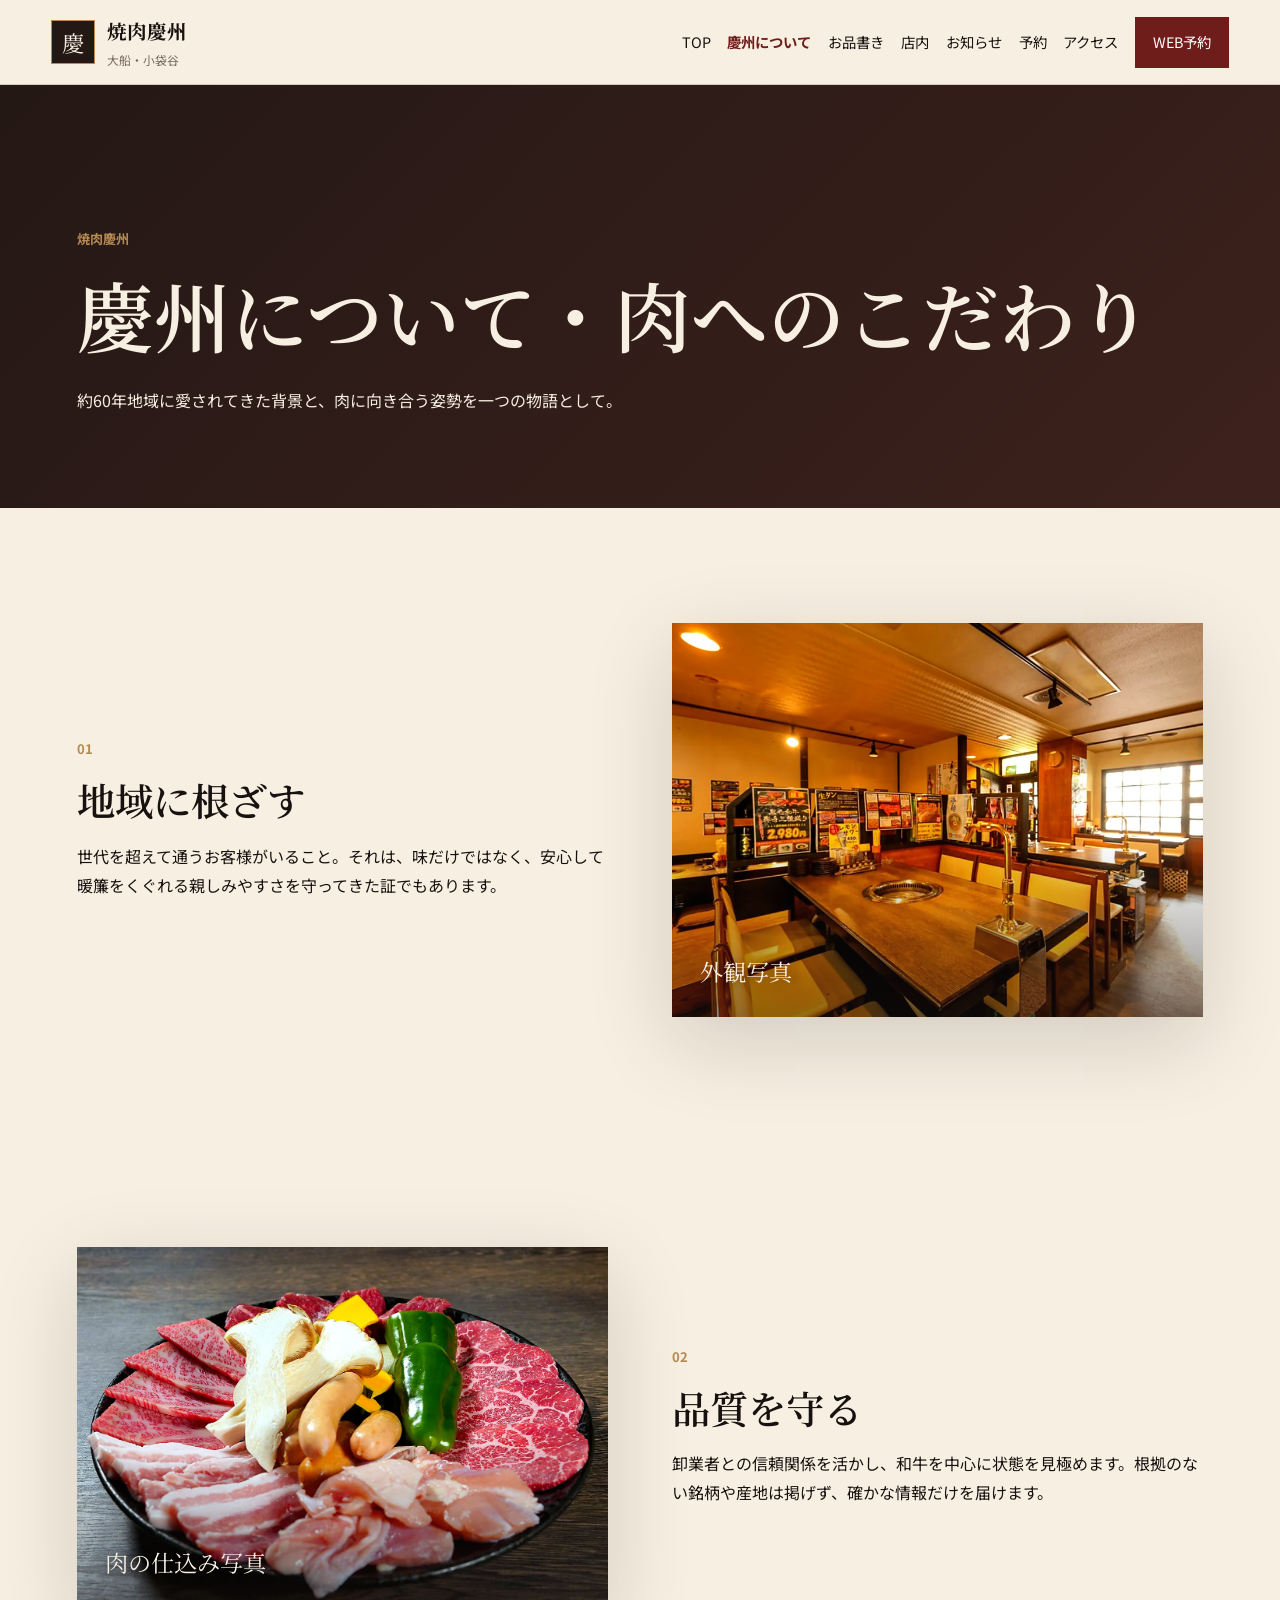
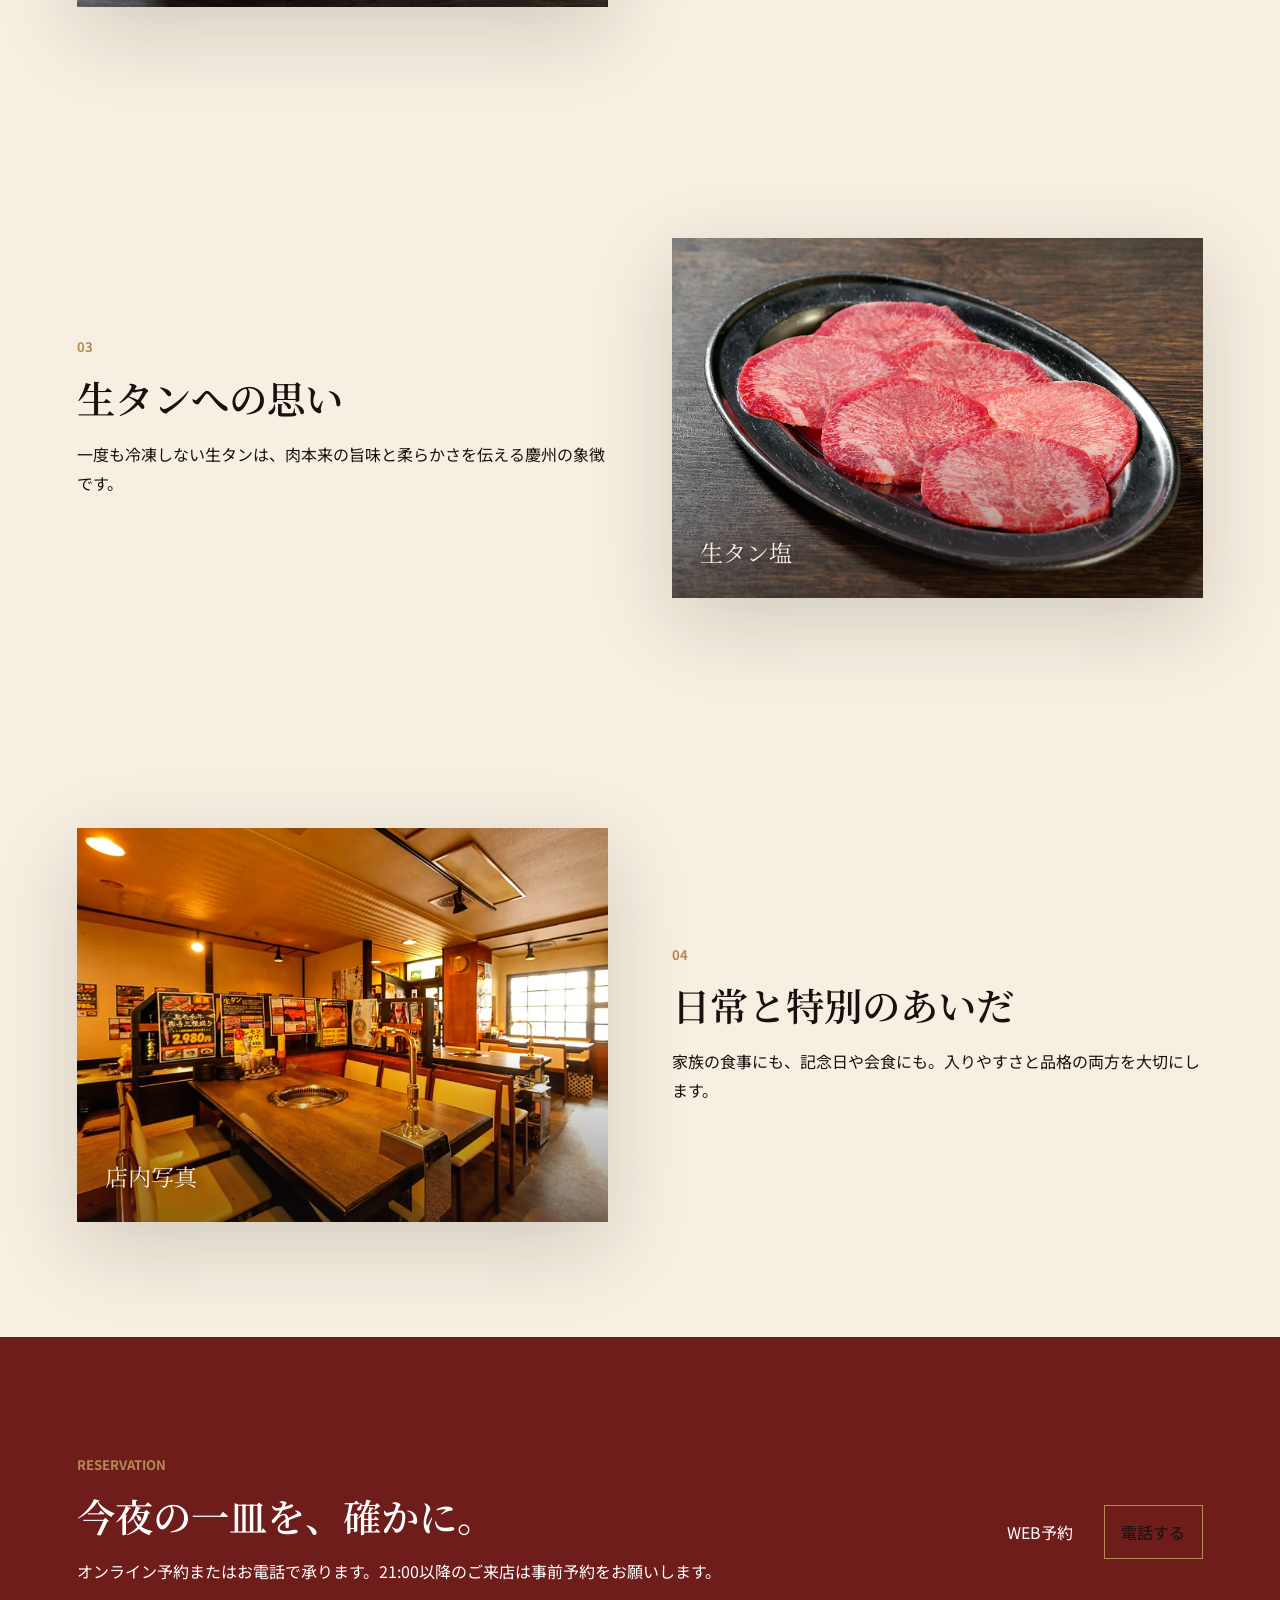
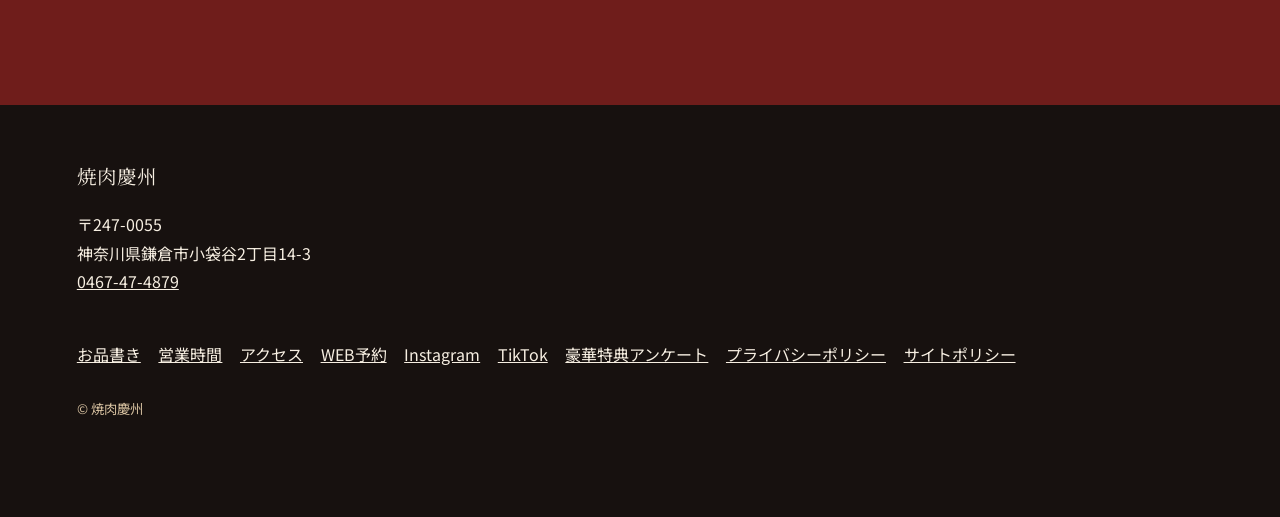
==== about/index.html @ 1712e1b5 "Initial Keishu brand site" ====
<!doctype html>
<html lang="ja">
<head>
<meta charset="utf-8">
<meta name="viewport" content="width=device-width, initial-scale=1, viewport-fit=cover">
<title>慶州について・肉へのこだわり｜焼肉慶州</title>
<meta name="description" content="約60年地域に愛されてきた焼肉慶州の姿勢、肉の見極め、仕入れ、品質と価格のバランスについて。">
<link rel="canonical" href="https://example.com/about/">
<meta property="og:type" content="website">
<meta property="og:title" content="慶州について・肉へのこだわり｜焼肉慶州">
<meta property="og:description" content="約60年地域に愛されてきた焼肉慶州の姿勢、肉の見極め、仕入れ、品質と価格のバランスについて。">
<meta property="og:image" content="/assets/ogp.svg">
<meta name="twitter:card" content="summary_large_image">
<link rel="icon" href="/assets/favicon.svg" type="image/svg+xml">
<link rel="apple-touch-icon" href="/assets/apple-touch-icon.svg">
<link rel="manifest" href="/manifest.webmanifest">
<link rel="preconnect" href="https://fonts.googleapis.com">
<link rel="preconnect" href="https://fonts.gstatic.com" crossorigin>
<link href="https://fonts.googleapis.com/css2?family=Noto+Sans+JP:wght@400;500;700&family=Noto+Serif+JP:wght@500;600;700&display=swap" rel="stylesheet">
<link rel="stylesheet" href="/assets/styles.css">
<script type="application/ld+json">{"@context":"https://schema.org","@type":"BreadcrumbList","itemListElement":[{"@type":"ListItem","position":1,"name":"TOP","item":"https://example.com/"},{"@type":"ListItem","position":2,"name":"慶州について・肉へのこだわり","item":"https://example.com/about/"}]}</script>
</head>
<body data-page="about">
<a class="skip-link" href="#main">本文へ移動</a>
<header class="site-header">
  <a class="brand" href="/"><span class="brand-mark">慶</span><span><strong>焼肉慶州</strong><small>大船・小袋谷</small></span></a>
  <nav class="desktop-nav" aria-label="主要ナビゲーション"><a href="/">TOP</a><a href="/about/" aria-current="page">慶州について</a><a href="/menu/">お品書き</a><a href="/space/">店内</a><a href="/news/">お知らせ</a><a href="/reservation/">予約</a><a href="/access/">アクセス</a><a class="nav-reserve" href="https://app.tablerequest.jp/shops/2c1fe4e0843c6ff3?rwg_token=AFd1xnGtr5i5IaG-dhALoyEuZQB2G1sKMqHwu0dbVAIJrFouCgKc_KUlvJDfpgURwGHbo14g0djIZqGF4w6MeLsTkP3F0ENHYA%3D%3D" target="_blank" rel="noopener">WEB予約</a></nav>
  <button class="menu-button" type="button" aria-controls="mobile-menu" aria-expanded="false"><span></span><span></span><span></span><span class="sr-only">メニュー</span></button>
</header>
<div class="mobile-panel" id="mobile-menu" aria-hidden="true">
  <button class="panel-close" type="button">閉じる</button>
  <nav aria-label="スマートフォンナビゲーション"><a href="/">TOP</a><a href="/about/" aria-current="page">慶州について</a><a href="/menu/">お品書き</a><a href="/space/">店内</a><a href="/news/">お知らせ</a><a href="/reservation/">予約</a><a href="/access/">アクセス</a><a href="/privacy/">ポリシー</a></nav>
</div>
<main id="main"><section class="page-header" data-animate><p class="eyebrow">焼肉慶州</p><h1>慶州について・肉へのこだわり</h1><p>約60年地域に愛されてきた背景と、肉に向き合う姿勢を一つの物語として。</p></section>
<section class="story " data-animate><div><p class="eyebrow">01</p><h2>地域に根ざす</h2><p>世代を超えて通うお客様がいること。それは、味だけではなく、安心して暖簾をくぐれる親しみやすさを守ってきた証でもあります。</p></div><figure class="photo-slot photo-frame meat1" data-animate><img src="/assets/images/table-server.webp" width="918" height="681" loading="lazy" alt="焼肉慶州の店内"><figcaption>外観写真</figcaption></figure></section><section class="story reverse" data-animate><div><p class="eyebrow">02</p><h2>品質を守る</h2><p>卸業者との信頼関係を活かし、和牛を中心に状態を見極めます。根拠のない銘柄や産地は掲げず、確かな情報だけを届けます。</p></div><figure class="photo-slot photo-frame warm" data-animate><img src="/assets/images/keishu-set.webp" width="1400" height="933" loading="lazy" alt="肉の盛り合わせ"><figcaption>肉の仕込み写真</figcaption></figure></section><section class="story " data-animate><div><p class="eyebrow">03</p><h2>生タンへの思い</h2><p>一度も冷凍しない生タンは、肉本来の旨味と柔らかさを伝える慶州の象徴です。</p></div><figure class="photo-slot photo-frame meat1" data-animate><img src="/assets/images/tanshio.webp" width="1400" height="933" loading="lazy" alt="生タン塩"><figcaption>生タン塩</figcaption></figure></section><section class="story reverse" data-animate><div><p class="eyebrow">04</p><h2>日常と特別のあいだ</h2><p>家族の食事にも、記念日や会食にも。入りやすさと品格の両方を大切にします。</p></div><figure class="photo-slot photo-frame warm" data-animate><img src="/assets/images/table-server.webp" width="918" height="681" loading="lazy" alt="焼肉慶州の店内"><figcaption>店内写真</figcaption></figure></section><section class="reservation-band" data-animate><div><p class="eyebrow">Reservation</p><h2>今夜の一皿を、確かに。</h2><p>オンライン予約またはお電話で承ります。21:00以降のご来店は事前予約をお願いします。</p></div><div class="cta-row"><a class="button primary" href="https://app.tablerequest.jp/shops/2c1fe4e0843c6ff3?rwg_token=AFd1xnGtr5i5IaG-dhALoyEuZQB2G1sKMqHwu0dbVAIJrFouCgKc_KUlvJDfpgURwGHbo14g0djIZqGF4w6MeLsTkP3F0ENHYA%3D%3D" target="_blank" rel="noopener">WEB予約</a><a class="button ghost" href="tel:0467474879">電話する</a></div></section></main>
<footer class="site-footer">
  <div><a class="footer-brand" href="/">焼肉慶州</a><p>〒247-0055<br>神奈川県鎌倉市小袋谷2丁目14-3<br><a href="tel:0467474879">0467-47-4879</a></p></div>
  <div class="footer-links"><a href="/menu/">お品書き</a><a href="/access/#hours">営業時間</a><a href="/access/">アクセス</a><a href="https://app.tablerequest.jp/shops/2c1fe4e0843c6ff3?rwg_token=AFd1xnGtr5i5IaG-dhALoyEuZQB2G1sKMqHwu0dbVAIJrFouCgKc_KUlvJDfpgURwGHbo14g0djIZqGF4w6MeLsTkP3F0ENHYA%3D%3D" target="_blank" rel="noopener">WEB予約</a><a href="https://www.instagram.com/keishu.ofuna/" target="_blank" rel="noopener">Instagram</a><a href="https://www.tiktok.com/@yaki29keishu" target="_blank" rel="noopener">TikTok</a><a href="https://www.kuchikomi-first.com/survey/01457e76-ad80-47a3-ad61-de7daa0e93a4" target="_blank" rel="noopener">豪華特典アンケート</a><a href="/privacy/#privacy">プライバシーポリシー</a><a href="/privacy/#sitepolicy">サイトポリシー</a></div>
  <small class="copy">© 焼肉慶州</small>
</footer>
<div class="mobile-cta" aria-label="予約導線"><a href="tel:0467474879">電話</a><a href="https://app.tablerequest.jp/shops/2c1fe4e0843c6ff3?rwg_token=AFd1xnGtr5i5IaG-dhALoyEuZQB2G1sKMqHwu0dbVAIJrFouCgKc_KUlvJDfpgURwGHbo14g0djIZqGF4w6MeLsTkP3F0ENHYA%3D%3D" target="_blank" rel="noopener">WEB予約</a></div>
<script src="/assets/site.js" defer></script>
</body>
</html>
---- assets/styles.css ----
:root{--ink:#17110f;--sumi:#241815;--paper:#f7efe2;--paper2:#efe4d2;--red:#6f1d1b;--bronze:#b58a54;--muted:#76675b;--line:rgba(69,38,28,.18);--shadow:0 24px 80px rgba(23,17,15,.16)}*{box-sizing:border-box}html{scroll-behavior:smooth;overflow-x:hidden}body{margin:0;background:var(--paper);color:var(--ink);font-family:"Noto Sans JP",system-ui,sans-serif;line-height:1.8;letter-spacing:0;padding-bottom:0;overflow-x:hidden}body.menu-open{overflow:hidden}a{color:inherit}img,iframe{max-width:100%}.sr-only{position:absolute;clip:rect(0 0 0 0);clip-path:inset(50%);width:1px;height:1px;overflow:hidden}.skip-link{position:fixed;left:1rem;top:-4rem;z-index:1000;background:var(--paper);padding:.7rem 1rem}.skip-link:focus{top:1rem}.site-header{position:sticky;top:0;z-index:100;background:rgba(247,239,226,.92);backdrop-filter:blur(18px);display:flex;align-items:center;justify-content:space-between;padding:14px clamp(18px,4vw,56px);border-bottom:1px solid var(--line)}.brand,.footer-brand{display:flex;gap:.75rem;align-items:center;text-decoration:none}.brand-mark{display:grid;place-items:center;width:44px;height:44px;border:1px solid var(--bronze);background:var(--sumi);color:var(--paper);font-family:"Noto Serif JP",serif;font-size:1.4rem;flex:0 0 auto}.brand strong,.footer-brand{font-family:"Noto Serif JP",serif;font-size:1.22rem}.brand small{display:block;color:var(--muted);font-size:.74rem}.desktop-nav{display:flex;align-items:center;gap:1.05rem;font-size:.9rem}.desktop-nav a{text-decoration:none}.desktop-nav [aria-current=page]{color:var(--red);font-weight:700}.nav-reserve,.button{display:inline-flex;align-items:center;justify-content:center;min-height:44px;padding:.72rem 1.05rem;text-decoration:none;border:1px solid var(--bronze);transition:transform .2s ease,background .2s ease,color .2s ease}.button:hover,.nav-reserve:hover{transform:translateY(-2px)}.primary,.nav-reserve{background:var(--red);color:#fff;border-color:var(--red)}.ghost{background:transparent;color:var(--ink)}.light{background:var(--paper);color:var(--ink);border-color:var(--paper)}.menu-button{display:none;background:none;border:0;width:46px;height:46px}.menu-button span:not(.sr-only){display:block;height:2px;background:var(--ink);margin:7px 6px}.mobile-panel{position:fixed;inset:0;z-index:200;background:var(--sumi);color:var(--paper);padding:28px;transform:translateX(100%);transition:transform .28s ease}.mobile-panel.open{transform:translateX(0)}.mobile-panel nav{display:grid;gap:1rem;margin-top:4rem}.mobile-panel a{font-family:"Noto Serif JP",serif;font-size:1.35rem;text-decoration:none}.panel-close{float:right;background:transparent;color:var(--paper);border:1px solid var(--bronze);padding:.7rem 1rem}.hero{min-height:calc(100svh - 74px);display:grid;grid-template-columns:1.08fr .92fr;align-items:center;background:var(--sumi);color:var(--paper);padding:clamp(28px,5vw,76px);gap:clamp(24px,5vw,70px)}.hero-copy{max-width:640px}.hero h1,.page-header h1,h2{font-family:"Noto Serif JP",serif;line-height:1.35;font-weight:600;line-break:strict;overflow-wrap:anywhere}h1{font-size:clamp(2.35rem,6vw,5.8rem);margin:.2rem 0 1.2rem}h2{font-size:clamp(1.65rem,3vw,3rem);margin:.25rem 0 1rem}h3{margin:0 0 .45rem}.eyebrow{color:var(--bronze);font-weight:700;text-transform:uppercase;font-size:.82rem}.cta-row{display:flex;flex-wrap:wrap;gap:.8rem;margin-top:1.4rem}.photo-slot{margin:0;min-height:360px;position:relative;overflow:hidden;background:radial-gradient(circle at 35% 28%,rgba(181,138,84,.5),transparent 26%),linear-gradient(135deg,#2c1714,#7a2a22 48%,#1a1210);box-shadow:var(--shadow);isolation:isolate}.photo-slot:before{content:"";position:absolute;inset:16px;border:1px solid rgba(247,239,226,.35)}.photo-slot figcaption{position:absolute;left:28px;bottom:24px;right:28px;color:var(--paper);font-family:"Noto Serif JP",serif;font-size:1.45rem;line-break:strict;overflow-wrap:anywhere}.photo-slot figcaption span{display:block;font-family:"Noto Sans JP";font-size:.75rem;color:#d8c2a1}.grain{position:absolute;inset:0;background-image:linear-gradient(90deg,rgba(255,255,255,.04) 1px,transparent 1px),linear-gradient(rgba(255,255,255,.03) 1px,transparent 1px);background-size:18px 18px;mix-blend-mode:overlay}.warm{background:linear-gradient(135deg,#4a3026,#9d7057 52%,#211512)}.space{background:linear-gradient(135deg,#33241c,#8b6a4e 50%,#19110f)}.small{min-height:220px}.hero-photo{min-height:72svh}.page-header{padding:clamp(58px,10vw,130px) clamp(20px,6vw,92px) clamp(34px,6vw,80px);background:linear-gradient(135deg,var(--sumi),#3d211c);color:var(--paper)}.page-header p{max-width:760px}.split,.story,.access-detail{display:grid;grid-template-columns:1fr 1fr;gap:clamp(24px,5vw,70px);align-items:center;padding:clamp(58px,9vw,120px) clamp(20px,6vw,92px)}.reverse{direction:rtl}.reverse>*{direction:ltr}.philosophy,.hours-section,.menu-list,.news-list,.faq-list,.policy,.benefit,.reservation-band,.sns-gallery,.space-layout,.editorial-grid,.reserve-options,.sns-links{padding:clamp(56px,8vw,110px) clamp(20px,6vw,92px)}.signature-grid{display:grid;gap:1px;background:var(--line)}.signature{display:grid;grid-template-columns:1.05fr .95fr;gap:clamp(20px,4vw,56px);align-items:center;background:var(--paper);padding:clamp(34px,6vw,80px)}.cards{display:grid;grid-template-columns:repeat(3,1fr);gap:18px}.menu-card{background:#fff8eb;border:1px solid var(--line);padding:14px}.menu-card .photo-slot{min-height:180px;box-shadow:none}.section-title{display:flex;align-items:end;justify-content:space-between;gap:1rem;margin-bottom:24px}.text-link{color:var(--red);font-weight:700}.news-strip{padding:70px clamp(20px,6vw,92px);background:var(--sumi);color:var(--paper)}.news-strip article,.news-list article{border-top:1px solid rgba(181,138,84,.35);padding:1rem 0}.news-strip span,.news-list span{color:var(--bronze);font-weight:700}.sns-gallery{display:grid;grid-template-columns:1.4fr repeat(2,1fr);gap:18px;background:#fff8eb}.hours-table{width:100%;border-collapse:collapse;background:#fff8eb}.hours-table th,.hours-table td{border:1px solid var(--line);padding:1rem;text-align:left;vertical-align:top}.notice{background:#fff8eb;border-left:4px solid var(--red);padding:1rem}.access-preview iframe,.access-detail iframe{width:100%;height:420px;border:0;filter:saturate(.85)}.reservation-band{display:flex;justify-content:space-between;align-items:center;gap:2rem;background:var(--red);color:white}.footer-links{display:flex;flex-wrap:wrap;gap:.8rem 1.1rem}.site-footer{padding:54px clamp(20px,6vw,92px) 96px;background:var(--ink);color:var(--paper);display:grid;gap:28px}.copy{color:#d8c2a1}.menu-category{background:#fff8eb;border:1px solid var(--line);margin:14px 0;padding:22px}.menu-category ul{list-style:none;padding:0;margin:0}.menu-category li{display:flex;justify-content:space-between;gap:1rem;border-top:1px solid var(--line);padding:.8rem 0}.space-layout{display:grid;grid-template-columns:1.2fr .8fr;gap:24px}.space-layout article{border-top:1px solid var(--line);padding:1rem 0}.editorial-grid{display:grid;grid-template-columns:repeat(4,1fr);gap:16px;background:#fff8eb}.benefit{display:flex;justify-content:space-between;gap:2rem;align-items:center;background:#fff8eb}.reserve-options{display:grid;grid-template-columns:1fr 1fr;gap:20px}.reserve-options article{background:#fff8eb;border:1px solid var(--line);padding:26px}.faq-list details{background:#fff8eb;border-top:1px solid var(--line);padding:1rem}.faq-list summary{font-weight:700;cursor:pointer}.access-detail dl{display:grid;grid-template-columns:110px 1fr;gap:.7rem 1rem}.access-detail dt{font-weight:700;color:var(--red)}.policy article{border-top:1px solid var(--line);padding:1rem 0}.sns-links{display:flex;gap:1rem;align-items:center}.mobile-cta{display:none}[data-animate]{opacity:0;transform:translateY(22px);transition:opacity .7s ease,transform .7s ease}[data-animate].in{opacity:1;transform:none}:focus-visible{outline:3px solid var(--bronze);outline-offset:3px}@media(max-width:980px){.desktop-nav{display:none}.menu-button{display:block}.hero,.split,.story,.signature,.access-detail,.space-layout{grid-template-columns:1fr}.hero{min-height:auto;padding-top:42px}.hero-photo{min-height:430px}.cards,.editorial-grid{grid-template-columns:1fr 1fr}.sns-gallery{grid-template-columns:1fr 1fr}.section-title,.reservation-band,.benefit{display:block}.mobile-cta{position:fixed;left:0;right:0;bottom:0;z-index:150;display:grid;grid-template-columns:minmax(0,1fr) minmax(0,1fr);width:100vw;max-width:100vw;padding:10px 12px calc(10px + env(safe-area-inset-bottom));background:rgba(23,17,15,.94);gap:10px}.mobile-cta a{display:block;min-width:0;background:var(--red);color:#fff;text-decoration:none;text-align:center;padding:.85rem .45rem;border:1px solid var(--bronze);white-space:nowrap}.site-footer{padding-bottom:120px}}@media(max-width:620px){body{font-size:15px}.site-header{padding:10px 14px}.brand small{display:none}.hero{padding:24px 16px 36px}.hero h1{font-size:clamp(2.05rem,12vw,3.25rem)}.page-header h1{font-size:clamp(2rem,10vw,3rem)}.page-header,.split,.story,.signature,.philosophy,.hours-section,.menu-list,.news-list,.faq-list,.policy,.benefit,.reservation-band,.sns-gallery,.space-layout,.editorial-grid,.reserve-options,.sns-links{padding:42px 16px}.cards,.editorial-grid,.sns-gallery,.reserve-options{grid-template-columns:1fr}.photo-slot{min-height:280px}.small,.menu-card .photo-slot{min-height:190px}.hours-table th,.hours-table td{display:block;width:100%;border-bottom:0}.hours-table tr{display:block;border-bottom:1px solid var(--line)}.menu-category li{display:block}.access-detail dl{grid-template-columns:1fr}.cta-row .button{width:100%}}@media(prefers-reduced-motion:reduce){*{scroll-behavior:auto!important;transition:none!important;animation:none!important}[data-animate]{opacity:1;transform:none}}
.photo-frame { background: var(--sumi); }
.photo-frame img { width: 100%; height: 100%; min-height: inherit; object-fit: cover; display: block; transform: scale(1.01); }
.photo-frame:after { content: ""; position: absolute; inset: 0; background: linear-gradient(to top, rgba(23,17,15,.48), rgba(23,17,15,0) 45%); pointer-events: none; }
.photo-frame figcaption { z-index: 1; text-shadow: 0 2px 14px rgba(0,0,0,.45); }
@media(max-width:620px){
  main, section, header, footer { max-width: 100vw; }
  h1, h2, h3, p, figcaption, a { overflow-wrap: anywhere; word-break: break-all; }
  .hero h1 { font-size: clamp(2rem, 9.4vw, 2.55rem); line-height: 1.45; }
  .page-header h1 { font-size: clamp(1.9rem, 8.8vw, 2.4rem); line-height: 1.45; }
  h2 { font-size: clamp(1.45rem, 7.4vw, 2rem); }
  .mobile-cta { left: 0; right: auto; width: 100%; grid-template-columns: minmax(0,1fr) minmax(0,1fr); }
  .mobile-cta a { width: 100%; font-size: .95rem; }
}
@media(max-width:620px){
  .hero-copy, .page-header, .split > div, .story > div { min-width: 0; max-width: calc(100vw - 32px); }
  .hero h1 { font-size: 2rem; max-width: calc(100vw - 32px); white-space: normal; }
  .page-header h1 { font-size: 1.9rem; max-width: calc(100vw - 32px); white-space: normal; }
  h2 { font-size: 1.55rem; max-width: calc(100vw - 32px); white-space: normal; }
  .mobile-cta { width: 100vw !important; max-width: 100vw !important; right: auto !important; box-sizing: border-box; }
  .mobile-cta a { box-sizing: border-box; overflow: hidden; text-overflow: clip; }
}
@media(max-width:620px){
  .hero h1 { font-size: 1.55rem; line-height: 1.55; max-width: 300px; }
  .page-header h1 { font-size: 1.65rem; max-width: 300px; }
  h2 { font-size: 1.35rem; }
  .mobile-cta { display: block !important; height: calc(104px + env(safe-area-inset-bottom)); padding: 0 !important; }
  .mobile-cta a { position: absolute; left: 12px; right: 12px; height: 38px; display: flex; align-items: center; justify-content: center; }
  .mobile-cta a:first-child { top: 10px; }
  .mobile-cta a:last-child { top: 56px; }
  .site-footer { padding-bottom: 150px; }
}
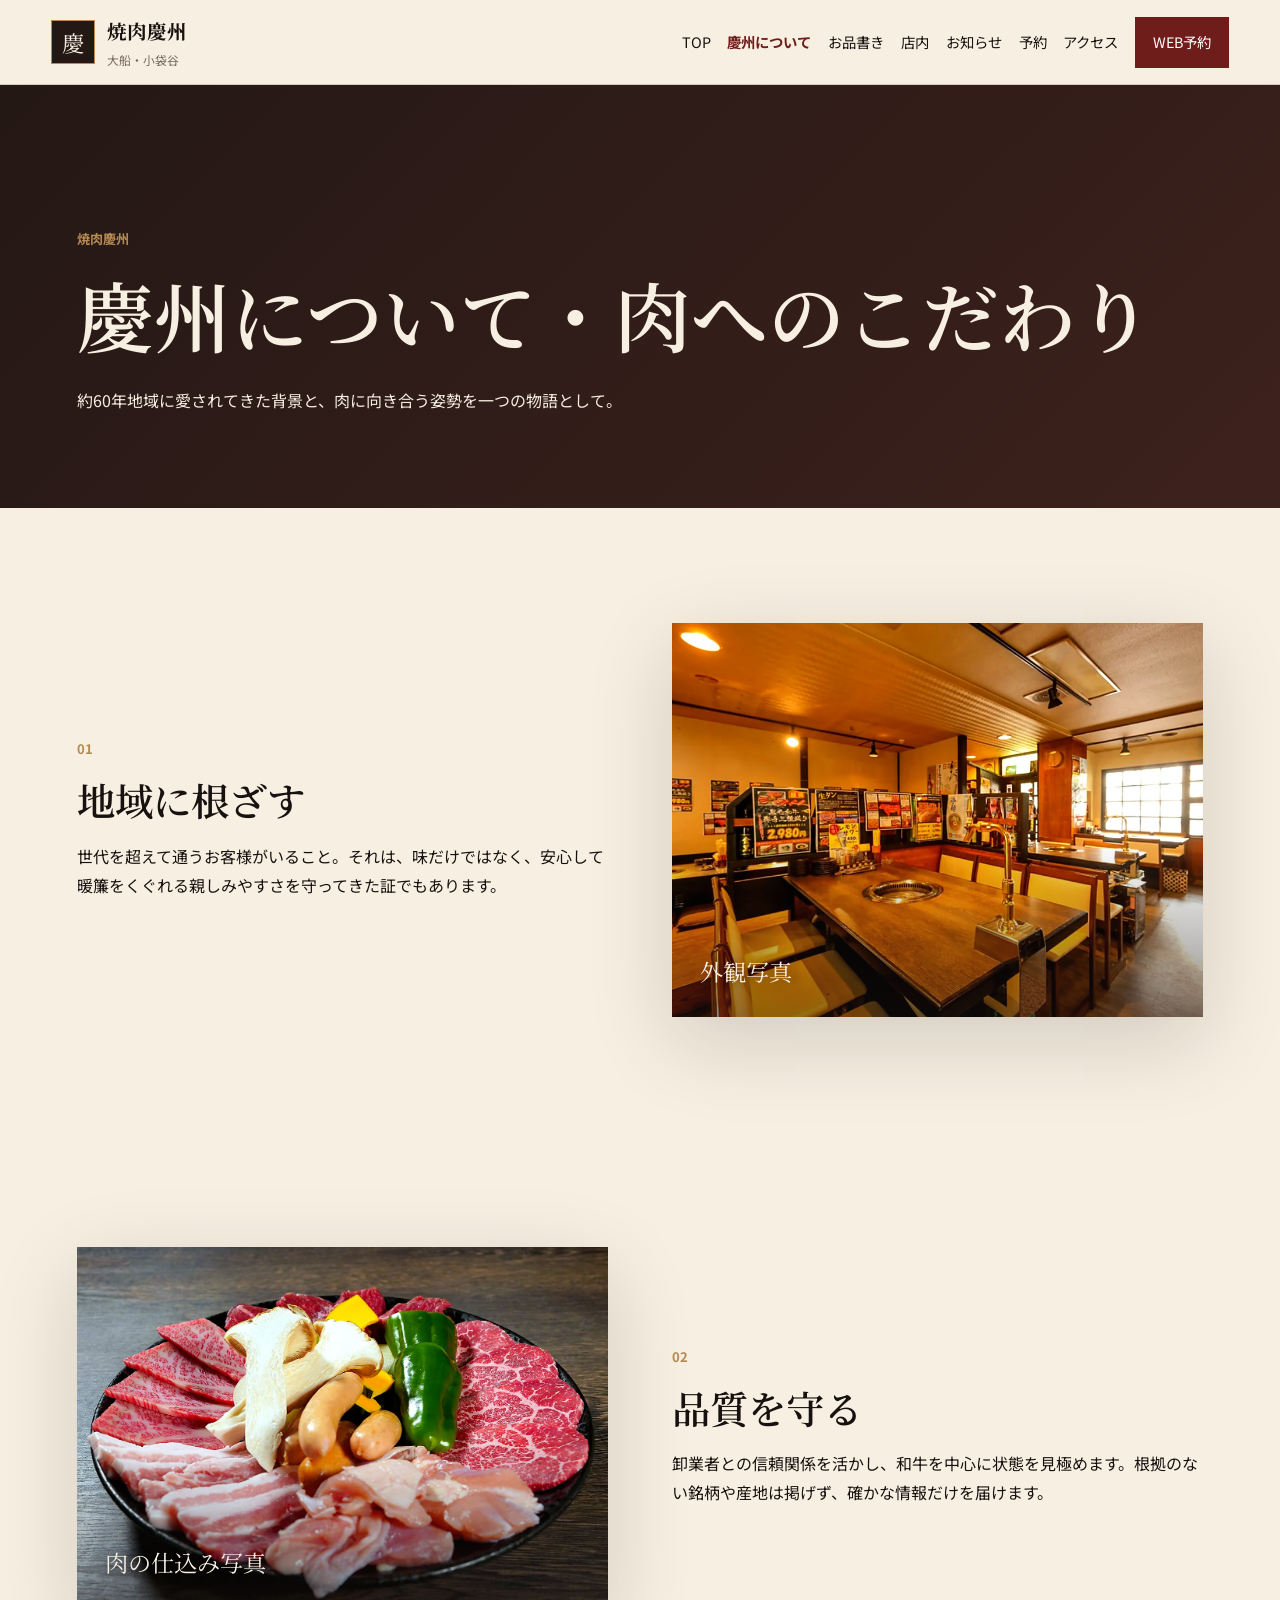
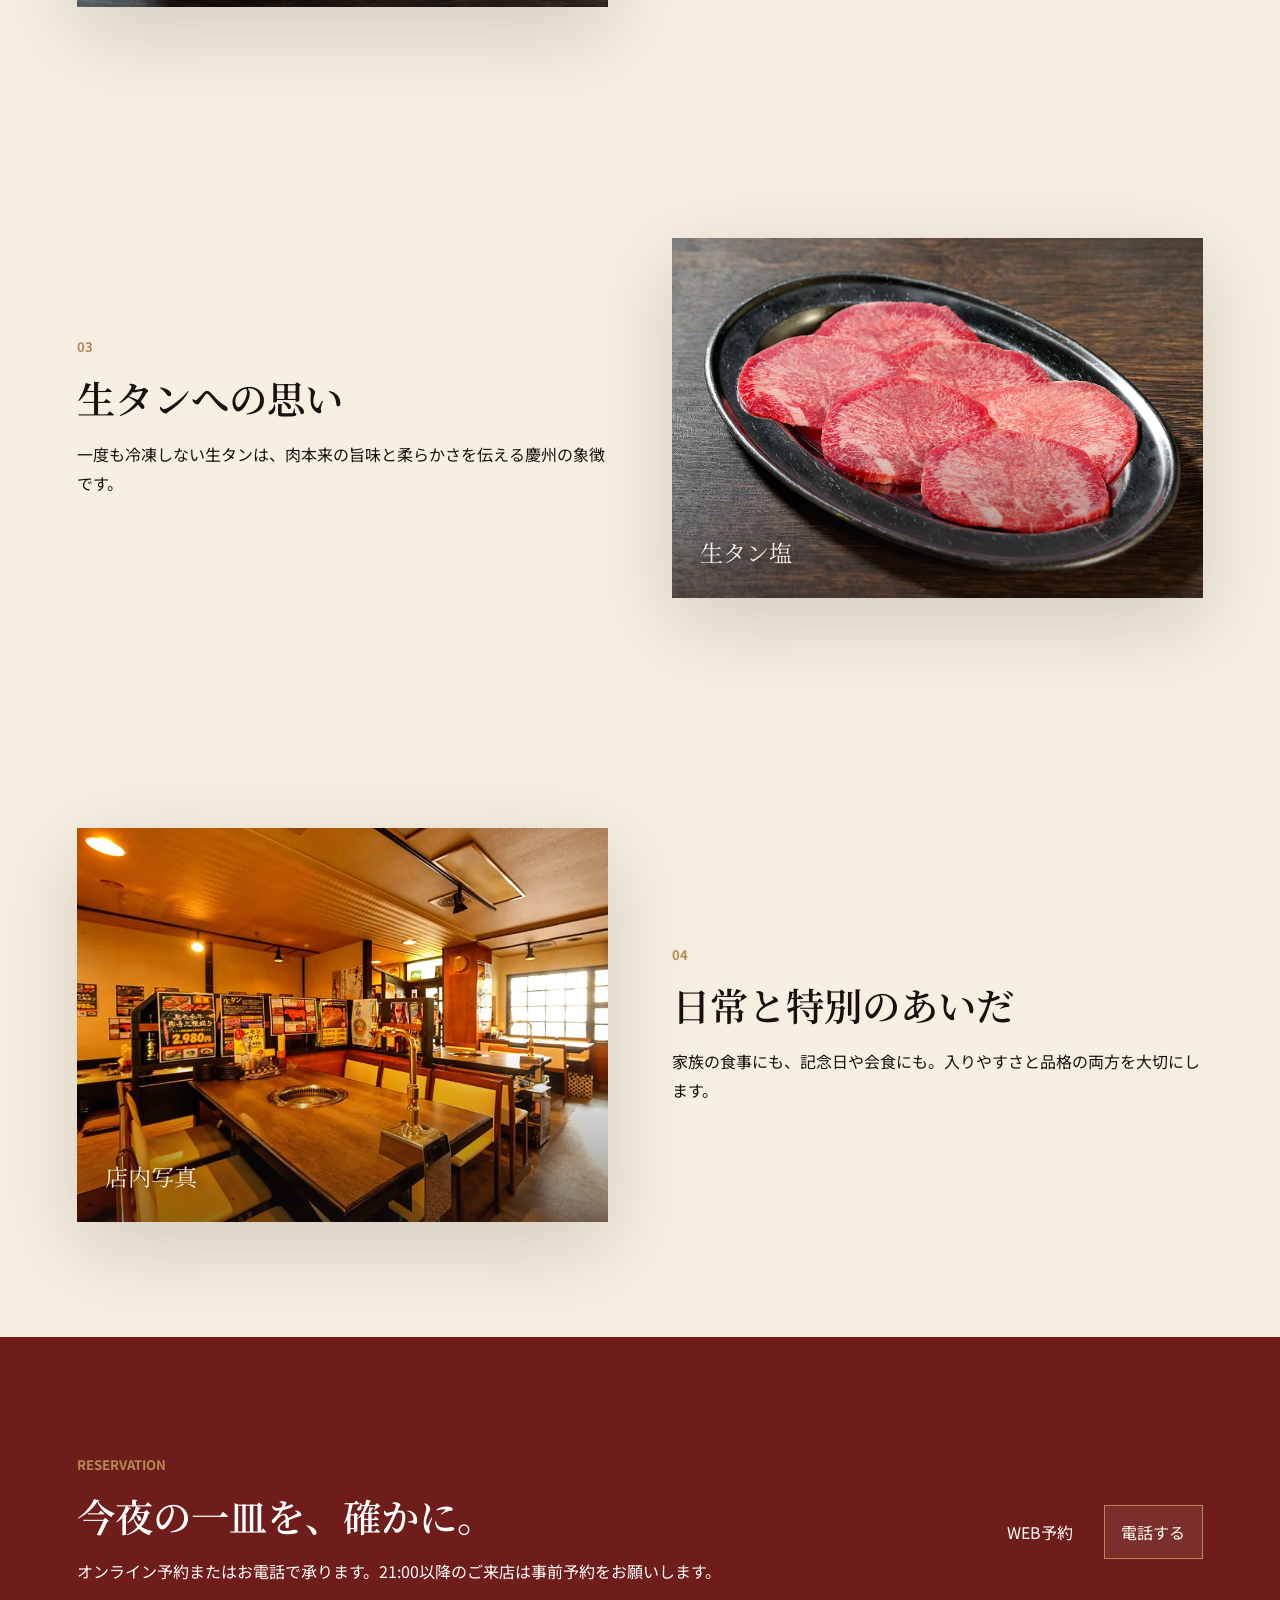
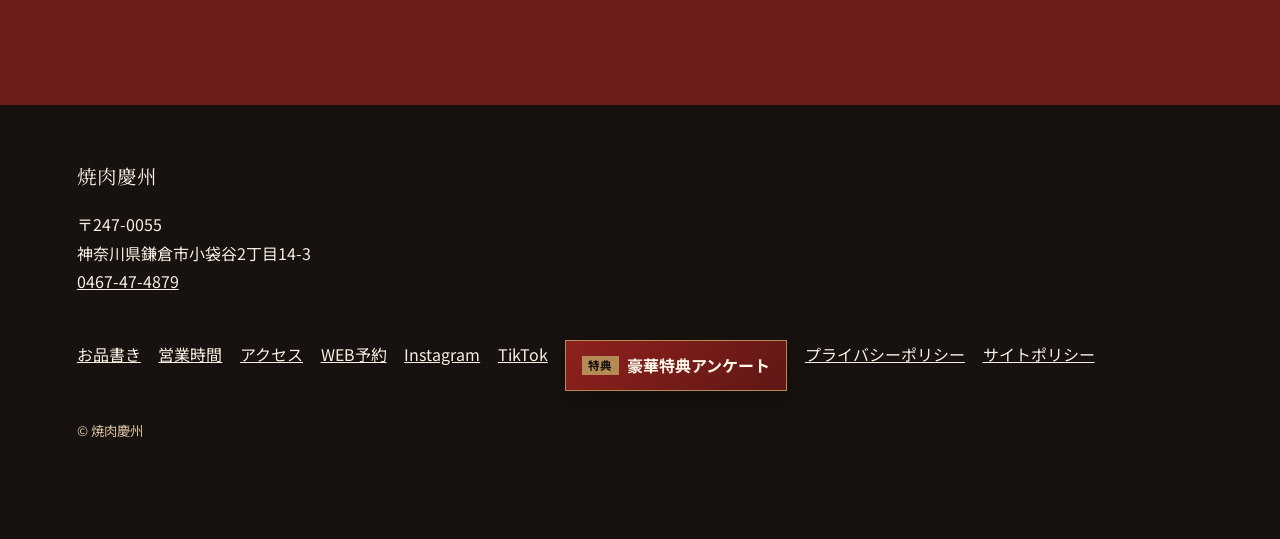
==== commit 6694ba04: "Refine menu and footer CTAs" ====
--- a/about/index.html
+++ b/about/index.html
@@ -5,40 +5,40 @@
 <meta name="viewport" content="width=device-width, initial-scale=1, viewport-fit=cover">
 <title>慶州について・肉へのこだわり｜焼肉慶州</title>
 <meta name="description" content="約60年地域に愛されてきた焼肉慶州の姿勢、肉の見極め、仕入れ、品質と価格のバランスについて。">
-<link rel="canonical" href="https://example.com/about/">
+<link rel="canonical" href="https://nishitasho.github.io/keishu/about/">
 <meta property="og:type" content="website">
 <meta property="og:title" content="慶州について・肉へのこだわり｜焼肉慶州">
 <meta property="og:description" content="約60年地域に愛されてきた焼肉慶州の姿勢、肉の見極め、仕入れ、品質と価格のバランスについて。">
-<meta property="og:image" content="/assets/ogp.svg">
+<meta property="og:image" content="../assets/ogp.svg">
 <meta name="twitter:card" content="summary_large_image">
-<link rel="icon" href="/assets/favicon.svg" type="image/svg+xml">
-<link rel="apple-touch-icon" href="/assets/apple-touch-icon.svg">
-<link rel="manifest" href="/manifest.webmanifest">
+<link rel="icon" href="../assets/favicon.svg" type="image/svg+xml">
+<link rel="apple-touch-icon" href="../assets/apple-touch-icon.svg">
+<link rel="manifest" href="../manifest.webmanifest">
 <link rel="preconnect" href="https://fonts.googleapis.com">
 <link rel="preconnect" href="https://fonts.gstatic.com" crossorigin>
 <link href="https://fonts.googleapis.com/css2?family=Noto+Sans+JP:wght@400;500;700&family=Noto+Serif+JP:wght@500;600;700&display=swap" rel="stylesheet">
-<link rel="stylesheet" href="/assets/styles.css">
-<script type="application/ld+json">{"@context":"https://schema.org","@type":"BreadcrumbList","itemListElement":[{"@type":"ListItem","position":1,"name":"TOP","item":"https://example.com/"},{"@type":"ListItem","position":2,"name":"慶州について・肉へのこだわり","item":"https://example.com/about/"}]}</script>
+<link rel="stylesheet" href="../assets/styles.css">
+<script type="application/ld+json">{"@context":"https://schema.org","@type":"BreadcrumbList","itemListElement":[{"@type":"ListItem","position":1,"name":"TOP","item":"https://nishitasho.github.io/keishu/"},{"@type":"ListItem","position":2,"name":"慶州について・肉へのこだわり","item":"https://nishitasho.github.io/keishu/about/"}]}</script>
 </head>
 <body data-page="about">
 <a class="skip-link" href="#main">本文へ移動</a>
 <header class="site-header">
-  <a class="brand" href="/"><span class="brand-mark">慶</span><span><strong>焼肉慶州</strong><small>大船・小袋谷</small></span></a>
-  <nav class="desktop-nav" aria-label="主要ナビゲーション"><a href="/">TOP</a><a href="/about/" aria-current="page">慶州について</a><a href="/menu/">お品書き</a><a href="/space/">店内</a><a href="/news/">お知らせ</a><a href="/reservation/">予約</a><a href="/access/">アクセス</a><a class="nav-reserve" href="https://app.tablerequest.jp/shops/2c1fe4e0843c6ff3?rwg_token=AFd1xnGtr5i5IaG-dhALoyEuZQB2G1sKMqHwu0dbVAIJrFouCgKc_KUlvJDfpgURwGHbo14g0djIZqGF4w6MeLsTkP3F0ENHYA%3D%3D" target="_blank" rel="noopener">WEB予約</a></nav>
+  <a class="brand" href="../"><span class="brand-mark">慶</span><span><strong>焼肉慶州</strong><small>大船・小袋谷</small></span></a>
+  <nav class="desktop-nav" aria-label="主要ナビゲーション"><a href="../">TOP</a><a href="../about/" aria-current="page">慶州について</a><a href="../menu/">お品書き</a><a href="../space/">店内</a><a href="../news/">お知らせ</a><a href="../reservation/">予約</a><a href="../access/">アクセス</a><a class="nav-reserve" href="https://app.tablerequest.jp/shops/2c1fe4e0843c6ff3?rwg_token=AFd1xnGtr5i5IaG-dhALoyEuZQB2G1sKMqHwu0dbVAIJrFouCgKc_KUlvJDfpgURwGHbo14g0djIZqGF4w6MeLsTkP3F0ENHYA%3D%3D" target="_blank" rel="noopener">WEB予約</a></nav>
   <button class="menu-button" type="button" aria-controls="mobile-menu" aria-expanded="false"><span></span><span></span><span></span><span class="sr-only">メニュー</span></button>
 </header>
 <div class="mobile-panel" id="mobile-menu" aria-hidden="true">
   <button class="panel-close" type="button">閉じる</button>
-  <nav aria-label="スマートフォンナビゲーション"><a href="/">TOP</a><a href="/about/" aria-current="page">慶州について</a><a href="/menu/">お品書き</a><a href="/space/">店内</a><a href="/news/">お知らせ</a><a href="/reservation/">予約</a><a href="/access/">アクセス</a><a href="/privacy/">ポリシー</a></nav>
+  <nav aria-label="スマートフォンナビゲーション"><a href="../">TOP</a><a href="../about/" aria-current="page">慶州について</a><a href="../menu/">お品書き</a><a href="../space/">店内</a><a href="../news/">お知らせ</a><a href="../reservation/">予約</a><a href="../access/">アクセス</a><a href="../privacy/">ポリシー</a></nav>
 </div>
 <main id="main"><section class="page-header" data-animate><p class="eyebrow">焼肉慶州</p><h1>慶州について・肉へのこだわり</h1><p>約60年地域に愛されてきた背景と、肉に向き合う姿勢を一つの物語として。</p></section>
-<section class="story " data-animate><div><p class="eyebrow">01</p><h2>地域に根ざす</h2><p>世代を超えて通うお客様がいること。それは、味だけではなく、安心して暖簾をくぐれる親しみやすさを守ってきた証でもあります。</p></div><figure class="photo-slot photo-frame meat1" data-animate><img src="/assets/images/table-server.webp" width="918" height="681" loading="lazy" alt="焼肉慶州の店内"><figcaption>外観写真</figcaption></figure></section><section class="story reverse" data-animate><div><p class="eyebrow">02</p><h2>品質を守る</h2><p>卸業者との信頼関係を活かし、和牛を中心に状態を見極めます。根拠のない銘柄や産地は掲げず、確かな情報だけを届けます。</p></div><figure class="photo-slot photo-frame warm" data-animate><img src="/assets/images/keishu-set.webp" width="1400" height="933" loading="lazy" alt="肉の盛り合わせ"><figcaption>肉の仕込み写真</figcaption></figure></section><section class="story " data-animate><div><p class="eyebrow">03</p><h2>生タンへの思い</h2><p>一度も冷凍しない生タンは、肉本来の旨味と柔らかさを伝える慶州の象徴です。</p></div><figure class="photo-slot photo-frame meat1" data-animate><img src="/assets/images/tanshio.webp" width="1400" height="933" loading="lazy" alt="生タン塩"><figcaption>生タン塩</figcaption></figure></section><section class="story reverse" data-animate><div><p class="eyebrow">04</p><h2>日常と特別のあいだ</h2><p>家族の食事にも、記念日や会食にも。入りやすさと品格の両方を大切にします。</p></div><figure class="photo-slot photo-frame warm" data-animate><img src="/assets/images/table-server.webp" width="918" height="681" loading="lazy" alt="焼肉慶州の店内"><figcaption>店内写真</figcaption></figure></section><section class="reservation-band" data-animate><div><p class="eyebrow">Reservation</p><h2>今夜の一皿を、確かに。</h2><p>オンライン予約またはお電話で承ります。21:00以降のご来店は事前予約をお願いします。</p></div><div class="cta-row"><a class="button primary" href="https://app.tablerequest.jp/shops/2c1fe4e0843c6ff3?rwg_token=AFd1xnGtr5i5IaG-dhALoyEuZQB2G1sKMqHwu0dbVAIJrFouCgKc_KUlvJDfpgURwGHbo14g0djIZqGF4w6MeLsTkP3F0ENHYA%3D%3D" target="_blank" rel="noopener">WEB予約</a><a class="button ghost" href="tel:0467474879">電話する</a></div></section></main>
+<section class="story " data-animate><div><p class="eyebrow">01</p><h2>地域に根ざす</h2><p>世代を超えて通うお客様がいること。それは、味だけではなく、安心して暖簾をくぐれる親しみやすさを守ってきた証でもあります。</p></div><figure class="photo-slot photo-frame meat1" data-animate><img src="../assets/images/table-server.webp" width="918" height="681" loading="lazy" alt="焼肉慶州の店内"><figcaption>外観写真</figcaption></figure></section><section class="story reverse" data-animate><div><p class="eyebrow">02</p><h2>品質を守る</h2><p>卸業者との信頼関係を活かし、和牛を中心に状態を見極めます。根拠のない銘柄や産地は掲げず、確かな情報だけを届けます。</p></div><figure class="photo-slot photo-frame warm" data-animate><img src="../assets/images/keishu-set.webp" width="1400" height="933" loading="lazy" alt="肉の盛り合わせ"><figcaption>肉の仕込み写真</figcaption></figure></section><section class="story " data-animate><div><p class="eyebrow">03</p><h2>生タンへの思い</h2><p>一度も冷凍しない生タンは、肉本来の旨味と柔らかさを伝える慶州の象徴です。</p></div><figure class="photo-slot photo-frame meat1" data-animate><img src="../assets/images/tanshio.webp" width="1400" height="933" loading="lazy" alt="生タン塩"><figcaption>生タン塩</figcaption></figure></section><section class="story reverse" data-animate><div><p class="eyebrow">04</p><h2>日常と特別のあいだ</h2><p>家族の食事にも、記念日や会食にも。入りやすさと品格の両方を大切にします。</p></div><figure class="photo-slot photo-frame warm" data-animate><img src="../assets/images/table-server.webp" width="918" height="681" loading="lazy" alt="焼肉慶州の店内"><figcaption>店内写真</figcaption></figure></section><section class="reservation-band" data-animate><div><p class="eyebrow">Reservation</p><h2>今夜の一皿を、確かに。</h2><p>オンライン予約またはお電話で承ります。21:00以降のご来店は事前予約をお願いします。</p></div><div class="cta-row"><a class="button primary" href="https://app.tablerequest.jp/shops/2c1fe4e0843c6ff3?rwg_token=AFd1xnGtr5i5IaG-dhALoyEuZQB2G1sKMqHwu0dbVAIJrFouCgKc_KUlvJDfpgURwGHbo14g0djIZqGF4w6MeLsTkP3F0ENHYA%3D%3D" target="_blank" rel="noopener">WEB予約</a><a class="button ghost" href="tel:0467474879">電話する</a></div></section></main>
 <footer class="site-footer">
-  <div><a class="footer-brand" href="/">焼肉慶州</a><p>〒247-0055<br>神奈川県鎌倉市小袋谷2丁目14-3<br><a href="tel:0467474879">0467-47-4879</a></p></div>
-  <div class="footer-links"><a href="/menu/">お品書き</a><a href="/access/#hours">営業時間</a><a href="/access/">アクセス</a><a href="https://app.tablerequest.jp/shops/2c1fe4e0843c6ff3?rwg_token=AFd1xnGtr5i5IaG-dhALoyEuZQB2G1sKMqHwu0dbVAIJrFouCgKc_KUlvJDfpgURwGHbo14g0djIZqGF4w6MeLsTkP3F0ENHYA%3D%3D" target="_blank" rel="noopener">WEB予約</a><a href="https://www.instagram.com/keishu.ofuna/" target="_blank" rel="noopener">Instagram</a><a href="https://www.tiktok.com/@yaki29keishu" target="_blank" rel="noopener">TikTok</a><a href="https://www.kuchikomi-first.com/survey/01457e76-ad80-47a3-ad61-de7daa0e93a4" target="_blank" rel="noopener">豪華特典アンケート</a><a href="/privacy/#privacy">プライバシーポリシー</a><a href="/privacy/#sitepolicy">サイトポリシー</a></div>
+  <div><a class="footer-brand" href="../">焼肉慶州</a><p>〒247-0055<br>神奈川県鎌倉市小袋谷2丁目14-3<br><a href="tel:0467474879">0467-47-4879</a></p></div>
+  <div class="footer-links"><a href="../menu/">お品書き</a><a href="../access/#hours">営業時間</a><a href="../access/">アクセス</a><a href="https://app.tablerequest.jp/shops/2c1fe4e0843c6ff3?rwg_token=AFd1xnGtr5i5IaG-dhALoyEuZQB2G1sKMqHwu0dbVAIJrFouCgKc_KUlvJDfpgURwGHbo14g0djIZqGF4w6MeLsTkP3F0ENHYA%3D%3D" target="_blank" rel="noopener">WEB予約</a><a href="https://www.instagram.com/keishu.ofuna/" target="_blank" rel="noopener">Instagram</a><a href="https://www.tiktok.com/@yaki29keishu" target="_blank" rel="noopener">TikTok</a><a class="survey-link" href="https://www.kuchikomi-first.com/survey/01457e76-ad80-47a3-ad61-de7daa0e93a4" target="_blank" rel="noopener">豪華特典アンケート</a><a href="../privacy/#privacy">プライバシーポリシー</a><a href="../privacy/#sitepolicy">サイトポリシー</a></div>
   <small class="copy">© 焼肉慶州</small>
 </footer>
 <div class="mobile-cta" aria-label="予約導線"><a href="tel:0467474879">電話</a><a href="https://app.tablerequest.jp/shops/2c1fe4e0843c6ff3?rwg_token=AFd1xnGtr5i5IaG-dhALoyEuZQB2G1sKMqHwu0dbVAIJrFouCgKc_KUlvJDfpgURwGHbo14g0djIZqGF4w6MeLsTkP3F0ENHYA%3D%3D" target="_blank" rel="noopener">WEB予約</a></div>
-<script src="/assets/site.js" defer></script>
+<script src="../assets/site.js" defer></script>
 </body>
 </html>
--- a/assets/styles.css
+++ b/assets/styles.css
@@ -30,3 +30,41 @@
   .mobile-cta a:last-child { top: 56px; }
   .site-footer { padding-bottom: 150px; }
 }
+.footer-links .survey-link {
+  display: inline-flex;
+  align-items: center;
+  justify-content: center;
+  min-height: 42px;
+  padding: .62rem 1rem;
+  background: linear-gradient(135deg, #8f211d, #5f1715);
+  border: 1px solid var(--bronze);
+  color: #fff8eb;
+  font-weight: 700;
+  text-decoration: none;
+  box-shadow: 0 10px 24px rgba(0,0,0,.22);
+}
+.footer-links .survey-link::before {
+  content: "特典";
+  margin-right: .55rem;
+  padding: .1rem .38rem;
+  background: var(--bronze);
+  color: var(--ink);
+  font-size: .72rem;
+  line-height: 1.4;
+}
+.menu-more {
+  display: flex;
+  justify-content: center;
+  margin-top: 28px;
+}
+.news-strip .button.ghost,
+.reservation-band .button.ghost {
+  color: #fff8eb;
+  border-color: var(--bronze);
+  background: rgba(255,248,235,.08);
+}
+.news-strip .button.ghost:hover,
+.reservation-band .button.ghost:hover {
+  background: #fff8eb;
+  color: var(--ink);
+}
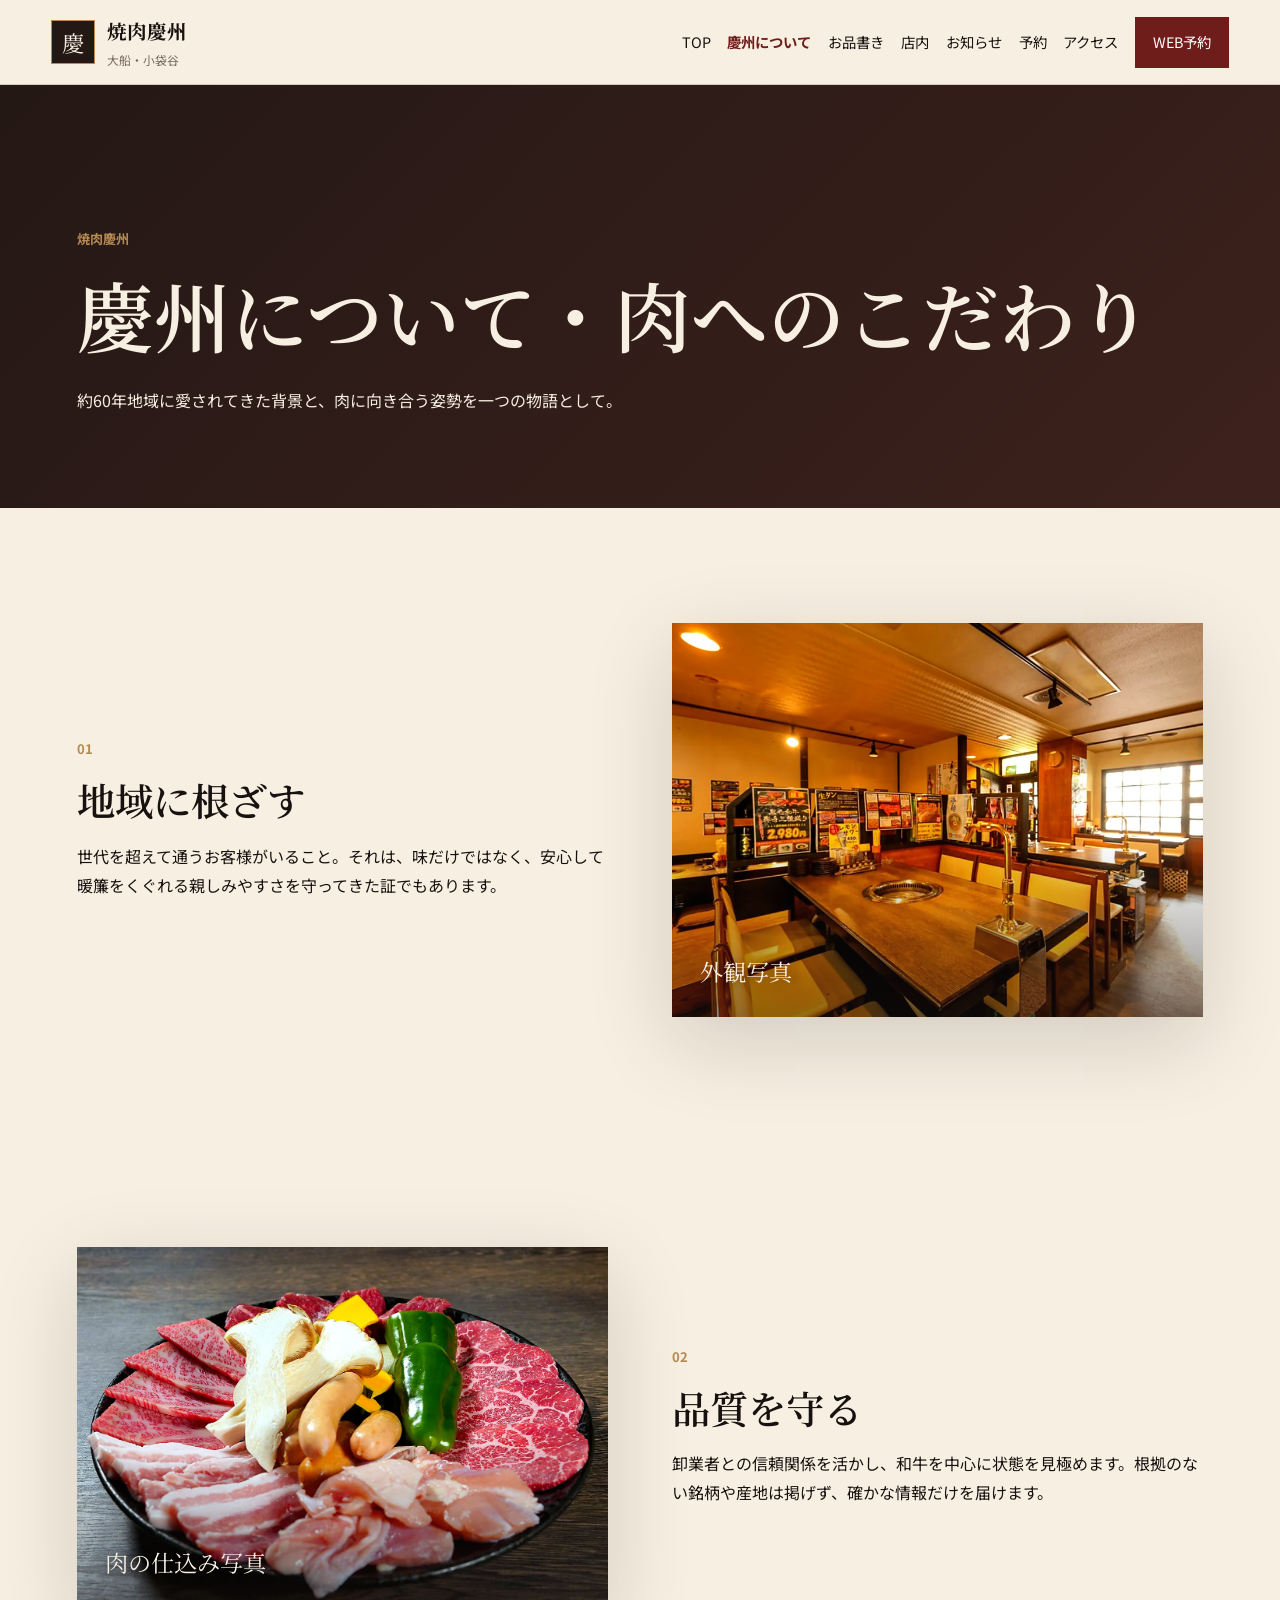
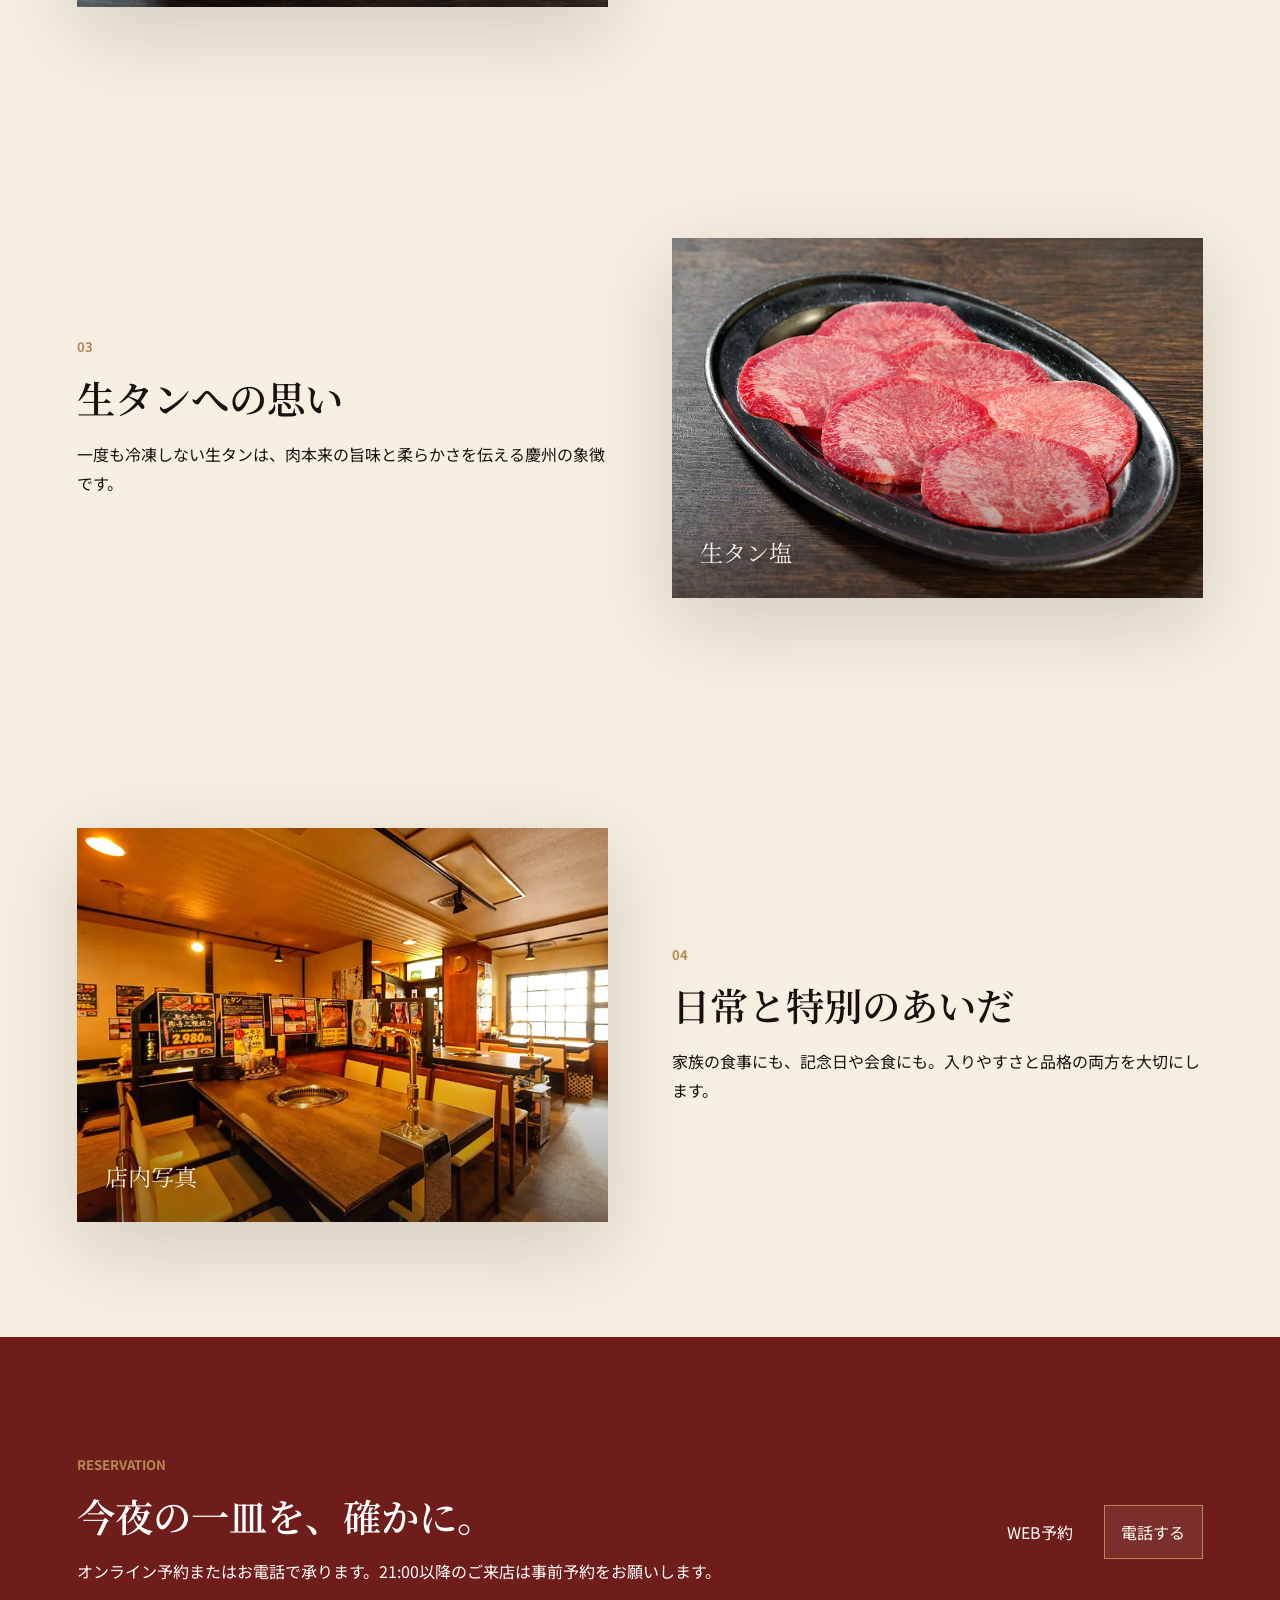
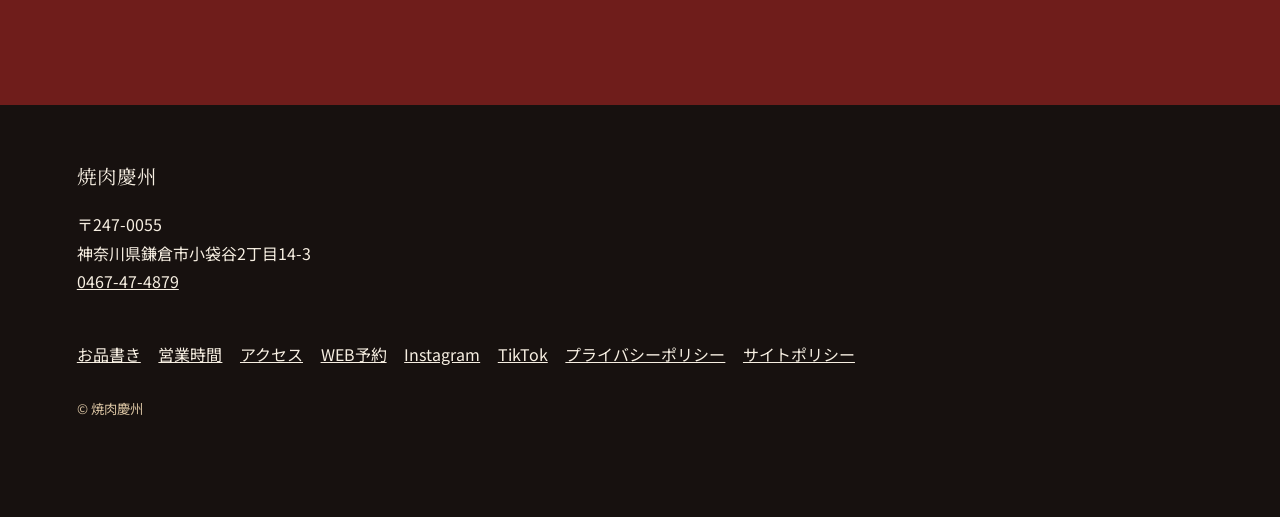
==== commit b20a1f10: "Adjust survey placement and space page" ====
--- a/about/index.html
+++ b/about/index.html
@@ -35,7 +35,7 @@
 <section class="story " data-animate><div><p class="eyebrow">01</p><h2>地域に根ざす</h2><p>世代を超えて通うお客様がいること。それは、味だけではなく、安心して暖簾をくぐれる親しみやすさを守ってきた証でもあります。</p></div><figure class="photo-slot photo-frame meat1" data-animate><img src="../assets/images/table-server.webp" width="918" height="681" loading="lazy" alt="焼肉慶州の店内"><figcaption>外観写真</figcaption></figure></section><section class="story reverse" data-animate><div><p class="eyebrow">02</p><h2>品質を守る</h2><p>卸業者との信頼関係を活かし、和牛を中心に状態を見極めます。根拠のない銘柄や産地は掲げず、確かな情報だけを届けます。</p></div><figure class="photo-slot photo-frame warm" data-animate><img src="../assets/images/keishu-set.webp" width="1400" height="933" loading="lazy" alt="肉の盛り合わせ"><figcaption>肉の仕込み写真</figcaption></figure></section><section class="story " data-animate><div><p class="eyebrow">03</p><h2>生タンへの思い</h2><p>一度も冷凍しない生タンは、肉本来の旨味と柔らかさを伝える慶州の象徴です。</p></div><figure class="photo-slot photo-frame meat1" data-animate><img src="../assets/images/tanshio.webp" width="1400" height="933" loading="lazy" alt="生タン塩"><figcaption>生タン塩</figcaption></figure></section><section class="story reverse" data-animate><div><p class="eyebrow">04</p><h2>日常と特別のあいだ</h2><p>家族の食事にも、記念日や会食にも。入りやすさと品格の両方を大切にします。</p></div><figure class="photo-slot photo-frame warm" data-animate><img src="../assets/images/table-server.webp" width="918" height="681" loading="lazy" alt="焼肉慶州の店内"><figcaption>店内写真</figcaption></figure></section><section class="reservation-band" data-animate><div><p class="eyebrow">Reservation</p><h2>今夜の一皿を、確かに。</h2><p>オンライン予約またはお電話で承ります。21:00以降のご来店は事前予約をお願いします。</p></div><div class="cta-row"><a class="button primary" href="https://app.tablerequest.jp/shops/2c1fe4e0843c6ff3?rwg_token=AFd1xnGtr5i5IaG-dhALoyEuZQB2G1sKMqHwu0dbVAIJrFouCgKc_KUlvJDfpgURwGHbo14g0djIZqGF4w6MeLsTkP3F0ENHYA%3D%3D" target="_blank" rel="noopener">WEB予約</a><a class="button ghost" href="tel:0467474879">電話する</a></div></section></main>
 <footer class="site-footer">
   <div><a class="footer-brand" href="../">焼肉慶州</a><p>〒247-0055<br>神奈川県鎌倉市小袋谷2丁目14-3<br><a href="tel:0467474879">0467-47-4879</a></p></div>
-  <div class="footer-links"><a href="../menu/">お品書き</a><a href="../access/#hours">営業時間</a><a href="../access/">アクセス</a><a href="https://app.tablerequest.jp/shops/2c1fe4e0843c6ff3?rwg_token=AFd1xnGtr5i5IaG-dhALoyEuZQB2G1sKMqHwu0dbVAIJrFouCgKc_KUlvJDfpgURwGHbo14g0djIZqGF4w6MeLsTkP3F0ENHYA%3D%3D" target="_blank" rel="noopener">WEB予約</a><a href="https://www.instagram.com/keishu.ofuna/" target="_blank" rel="noopener">Instagram</a><a href="https://www.tiktok.com/@yaki29keishu" target="_blank" rel="noopener">TikTok</a><a class="survey-link" href="https://www.kuchikomi-first.com/survey/01457e76-ad80-47a3-ad61-de7daa0e93a4" target="_blank" rel="noopener">豪華特典アンケート</a><a href="../privacy/#privacy">プライバシーポリシー</a><a href="../privacy/#sitepolicy">サイトポリシー</a></div>
+  <div class="footer-links"><a href="../menu/">お品書き</a><a href="../access/#hours">営業時間</a><a href="../access/">アクセス</a><a href="https://app.tablerequest.jp/shops/2c1fe4e0843c6ff3?rwg_token=AFd1xnGtr5i5IaG-dhALoyEuZQB2G1sKMqHwu0dbVAIJrFouCgKc_KUlvJDfpgURwGHbo14g0djIZqGF4w6MeLsTkP3F0ENHYA%3D%3D" target="_blank" rel="noopener">WEB予約</a><a href="https://www.instagram.com/keishu.ofuna/" target="_blank" rel="noopener">Instagram</a><a href="https://www.tiktok.com/@yaki29keishu" target="_blank" rel="noopener">TikTok</a><a href="../privacy/#privacy">プライバシーポリシー</a><a href="../privacy/#sitepolicy">サイトポリシー</a></div>
   <small class="copy">© 焼肉慶州</small>
 </footer>
 <div class="mobile-cta" aria-label="予約導線"><a href="tel:0467474879">電話</a><a href="https://app.tablerequest.jp/shops/2c1fe4e0843c6ff3?rwg_token=AFd1xnGtr5i5IaG-dhALoyEuZQB2G1sKMqHwu0dbVAIJrFouCgKc_KUlvJDfpgURwGHbo14g0djIZqGF4w6MeLsTkP3F0ENHYA%3D%3D" target="_blank" rel="noopener">WEB予約</a></div>
--- a/assets/styles.css
+++ b/assets/styles.css
@@ -30,32 +30,34 @@
   .mobile-cta a:last-child { top: 56px; }
   .site-footer { padding-bottom: 150px; }
 }
-.footer-links .survey-link {
-  display: inline-flex;
-  align-items: center;
-  justify-content: center;
-  min-height: 42px;
-  padding: .62rem 1rem;
-  background: linear-gradient(135deg, #8f211d, #5f1715);
-  border: 1px solid var(--bronze);
-  color: #fff8eb;
-  font-weight: 700;
-  text-decoration: none;
-  box-shadow: 0 10px 24px rgba(0,0,0,.22);
-}
-.footer-links .survey-link::before {
-  content: "特典";
-  margin-right: .55rem;
-  padding: .1rem .38rem;
-  background: var(--bronze);
-  color: var(--ink);
-  font-size: .72rem;
-  line-height: 1.4;
+.menu-preview .section-title h2 {
+  font-size: clamp(1.45rem, 2.1vw, 2rem);
 }
 .menu-more {
   display: flex;
   justify-content: center;
   margin-top: 28px;
+}
+.news-actions {
+  display: flex;
+  flex-wrap: wrap;
+  gap: .8rem;
+  margin-top: 1.5rem;
+}
+.survey-button {
+  background: #fff8eb;
+  border-color: var(--bronze);
+  color: var(--ink);
+  font-weight: 700;
+}
+.survey-button::before {
+  content: "特典";
+  margin-right: .55rem;
+  padding: .08rem .38rem;
+  background: var(--bronze);
+  color: var(--ink);
+  font-size: .72rem;
+  line-height: 1.4;
 }
 .news-strip .button.ghost,
 .reservation-band .button.ghost {
@@ -68,3 +70,11 @@
   background: #fff8eb;
   color: var(--ink);
 }
+@media(max-width:620px){
+  .menu-preview .section-title h2 {
+    font-size: 1.35rem;
+  }
+  .news-actions .button {
+    width: 100%;
+  }
+}
